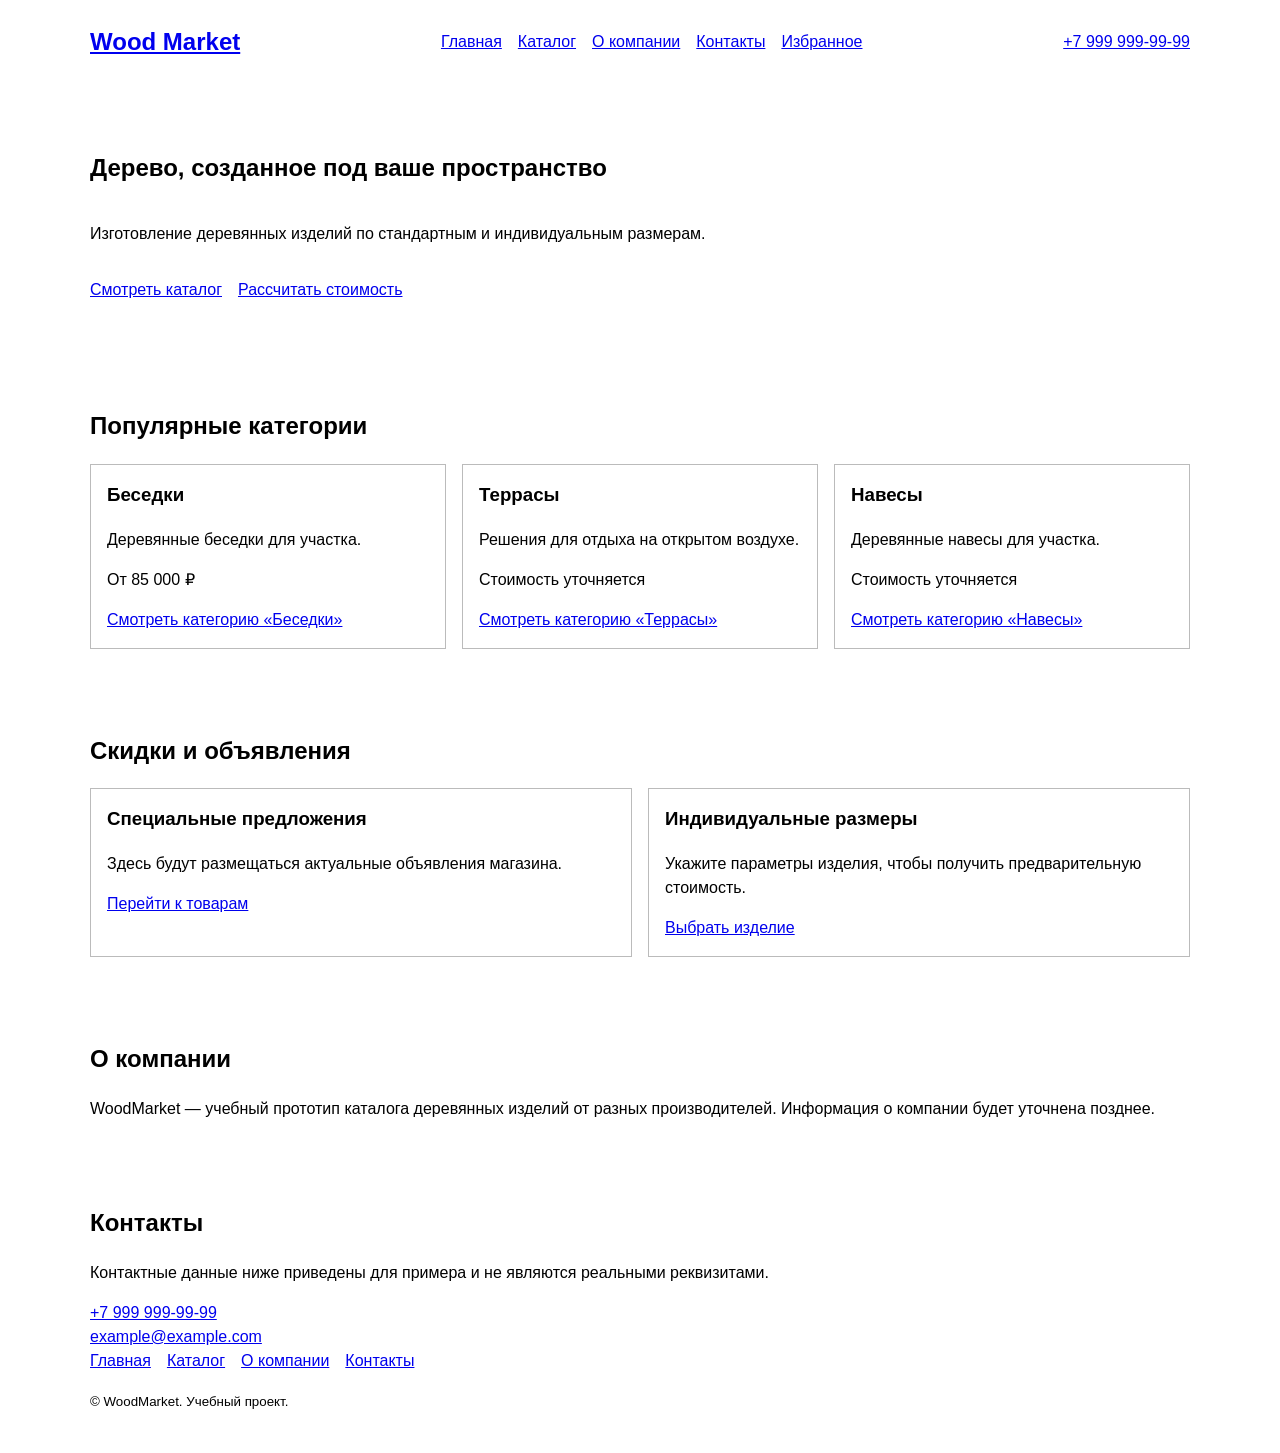
==== frontend/index.html @ e9b1bb48 "feat: create semantic home page structure" ====
<!doctype html>
<html lang="ru">
<head>
  <meta charset="UTF-8">
  <meta name="viewport" content="width=device-width, initial-scale=1.0">
  <meta name="description" content="WoodMarket — каталог деревянных изделий стандартных и индивидуальных размеров.">
  <title>WoodMarket — деревянные изделия на заказ</title>
  <link rel="stylesheet" href="css/style.css">
</head>
<body>
  <header class="site-header">
    <p class="brand"><a href="index.html" aria-label="WoodMarket — на главную">Wood Market</a></p>
    <nav aria-label="Основная навигация">
      <ul class="nav-list">
        <li><a href="index.html" aria-current="page">Главная</a></li>
        <li><a href="catalog.html">Каталог</a></li>
        <li><a href="#about">О компании</a></li>
        <li><a href="#contacts">Контакты</a></li>
        <li><a href="favorites.html">Избранное</a></li>
      </ul>
    </nav>
    <a href="tel:+79999999999">+7 999 999-99-99</a>
  </header>

  <main>
    <section class="hero" aria-labelledby="hero-title">
      <h1 id="hero-title">Дерево, созданное под ваше пространство</h1>
      <p>Изготовление деревянных изделий по стандартным и индивидуальным размерам.</p>
      <p class="actions">
        <a href="catalog.html">Смотреть каталог</a>
        <a href="catalog.html#calculator-info">Рассчитать стоимость</a>
      </p>
      <!-- В дальнейшем здесь появится фоновое изображение по макету. -->
    </section>

    <section aria-labelledby="categories-title">
      <h2 id="categories-title">Популярные категории</h2>
      <ul class="card-grid">
        <li><article class="card"><h3>Беседки</h3><p>Деревянные беседки для участка.</p><p>От 85 000 ₽</p><a href="catalog.html?category=gazebos">Смотреть категорию «Беседки»</a></article></li>
        <li><article class="card"><h3>Террасы</h3><p>Решения для отдыха на открытом воздухе.</p><p>Стоимость уточняется</p><a href="catalog.html?category=terraces">Смотреть категорию «Террасы»</a></article></li>
        <li><article class="card"><h3>Навесы</h3><p>Деревянные навесы для участка.</p><p>Стоимость уточняется</p><a href="catalog.html?category=canopies">Смотреть категорию «Навесы»</a></article></li>
      </ul>
      <!-- Категории и цены здесь демонстрационные; в следующих задачах будут загружаться из данных. -->
    </section>

    <section aria-labelledby="offers-title">
      <h2 id="offers-title">Скидки и объявления</h2>
      <ul class="card-grid">
        <li><article class="card"><h3>Специальные предложения</h3><p>Здесь будут размещаться актуальные объявления магазина.</p><a href="catalog.html">Перейти к товарам</a></article></li>
        <li><article class="card"><h3>Индивидуальные размеры</h3><p>Укажите параметры изделия, чтобы получить предварительную стоимость.</p><a href="catalog.html">Выбрать изделие</a></article></li>
      </ul>
    </section>

    <section id="about" aria-labelledby="about-title">
      <h2 id="about-title">О компании</h2>
      <p>WoodMarket — учебный прототип каталога деревянных изделий от разных производителей. Информация о компании будет уточнена позднее.</p>
    </section>
  </main>

  <footer class="site-footer" id="contacts">
    <section aria-labelledby="contacts-title">
      <h2 id="contacts-title">Контакты</h2>
      <p>Контактные данные ниже приведены для примера и не являются реальными реквизитами.</p>
      <address>
        <a href="tel:+79999999999">+7 999 999-99-99</a><br>
        <a href="mailto:example@example.com">example@example.com</a>
      </address>
    </section>
    <nav aria-label="Навигация в подвале">
      <ul class="nav-list">
        <li><a href="index.html">Главная</a></li>
        <li><a href="catalog.html">Каталог</a></li>
        <li><a href="#about">О компании</a></li>
        <li><a href="#contacts">Контакты</a></li>
      </ul>
    </nav>
    <p><small>© WoodMarket. Учебный проект.</small></p>
  </footer>
</body>
</html>
---- frontend/css/style.css ----
/* Задание 4: только структурные стили, без финального дизайна. */
* { box-sizing: border-box; }
body { margin: 0; font-family: Arial, sans-serif; line-height: 1.5; }
.site-header, .site-footer, main > section { padding: 1.5rem max(1rem, calc((100% - 1100px) / 2)); }
.site-header { display: flex; flex-wrap: wrap; align-items: center; justify-content: space-between; gap: 1rem; }
.brand { margin: 0; font-size: 1.5rem; font-weight: bold; }
.nav-list { display: flex; flex-wrap: wrap; gap: 1rem; list-style: none; margin: 0; padding: 0; }
.hero { min-height: 280px; display: flex; flex-direction: column; justify-content: center; }
.hero h1 { max-width: 700px; }
.actions { display: flex; flex-wrap: wrap; gap: 1rem; }
.card-grid { display: grid; grid-template-columns: repeat(auto-fit, minmax(min(100%, 220px), 1fr)); gap: 1rem; padding: 0; list-style: none; }
.card { border: 1px solid #bbb; padding: 1rem; height: 100%; }
.card h3 { margin-top: 0; }
address { font-style: normal; }
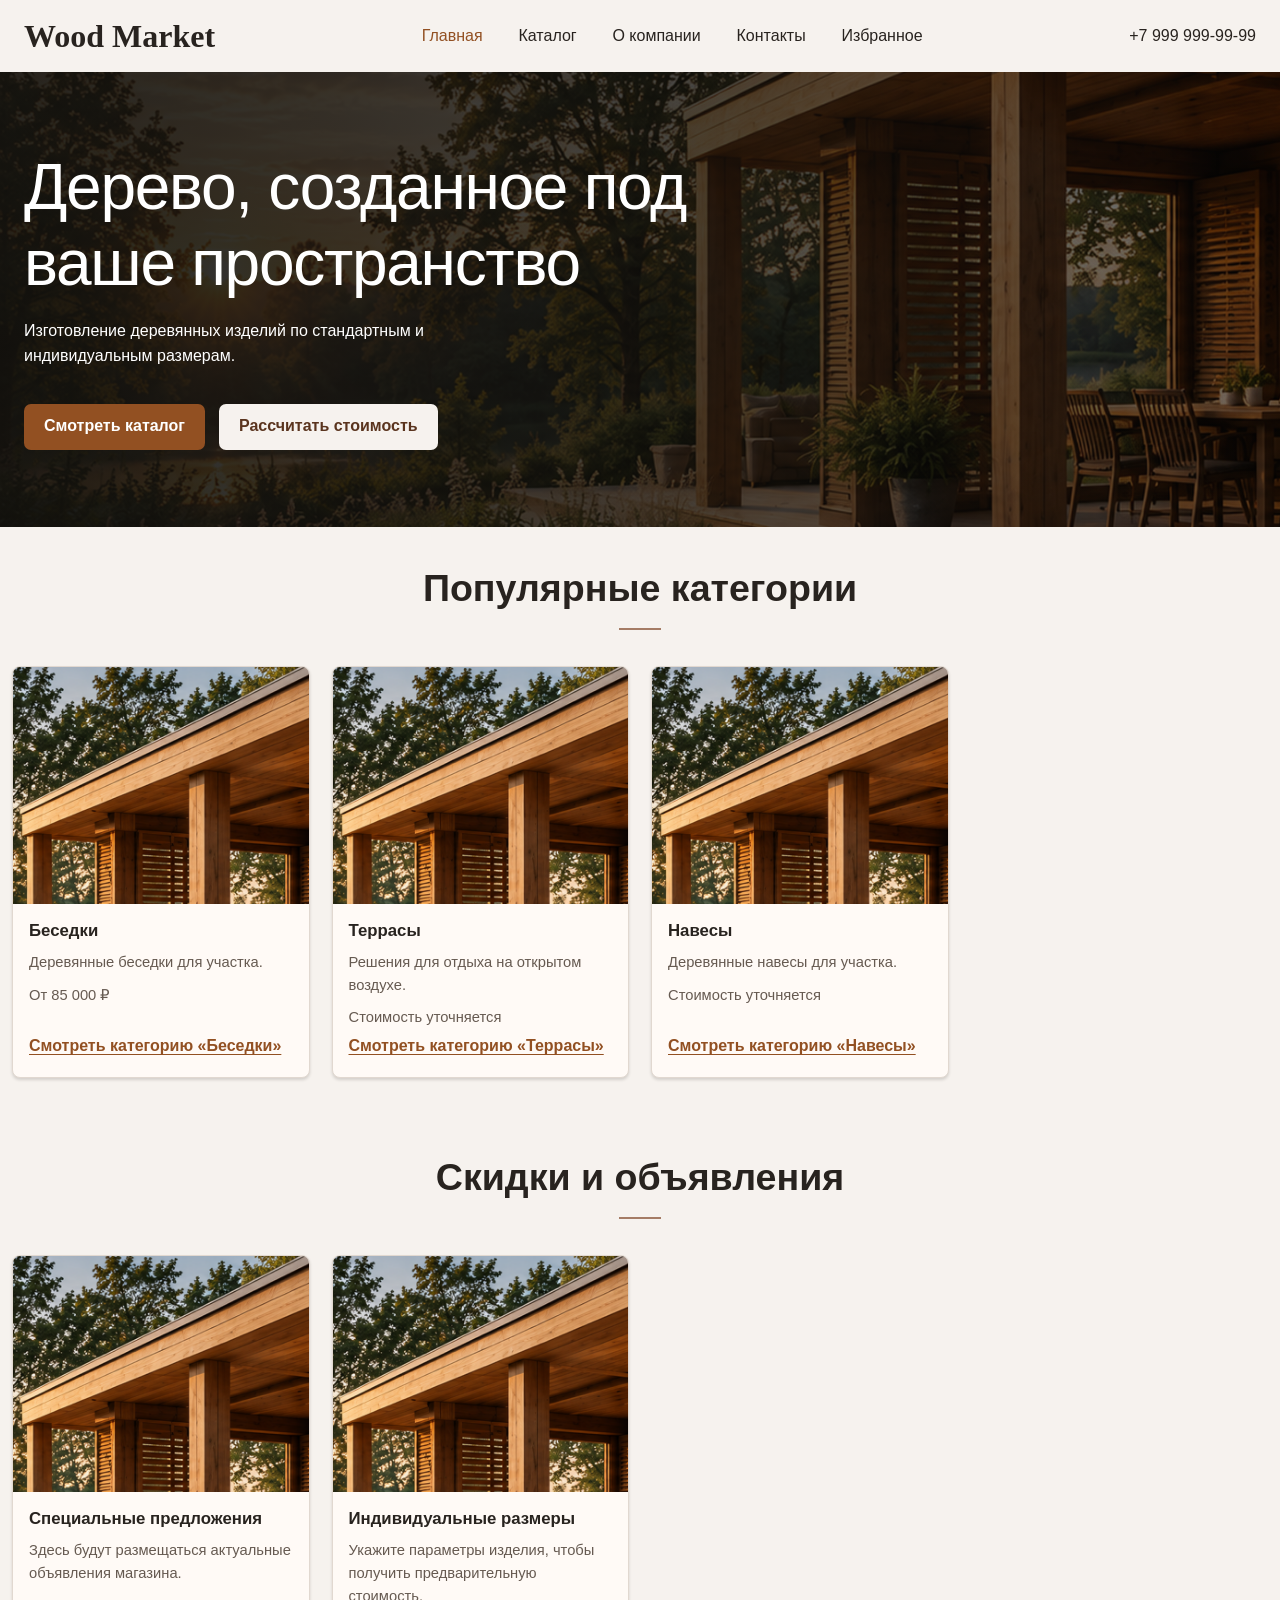
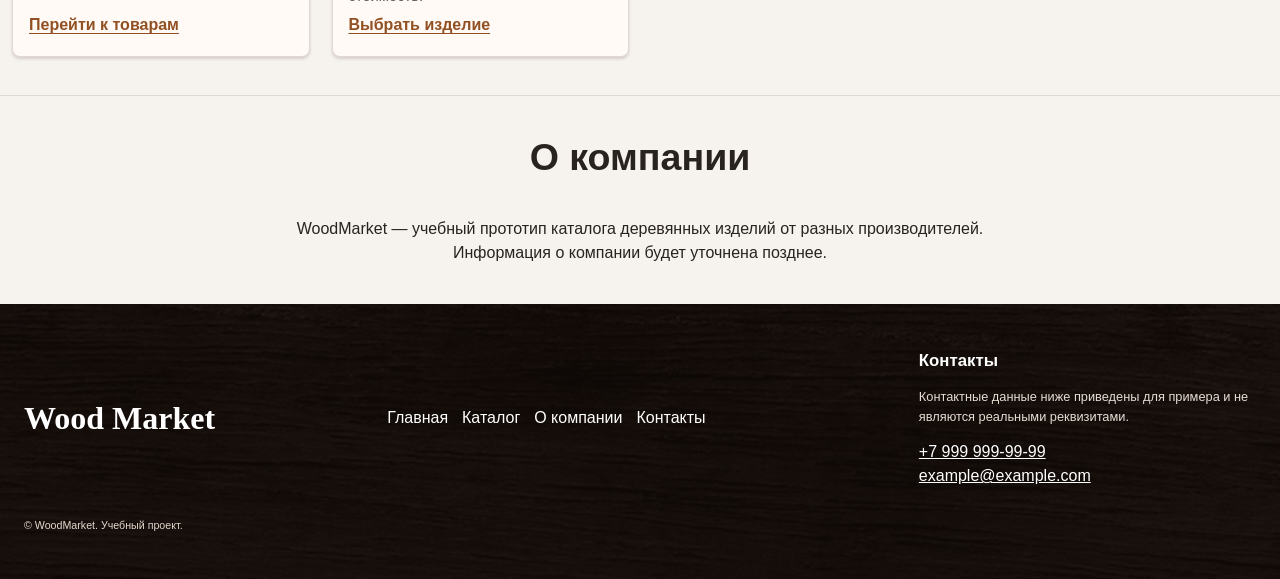
==== commit ade35282: "style(FE-007): add responsive page styles" ====
--- a/frontend/index.html
+++ b/frontend/index.html
@@ -10,7 +10,7 @@
 <body>
   <header class="site-header">
     <p class="brand"><a href="index.html" aria-label="WoodMarket — на главную">Wood Market</a></p>
-    <nav aria-label="Основная навигация">
+    <nav class="site-nav" aria-label="Основная навигация">
       <ul class="nav-list">
         <li><a href="index.html" aria-current="page">Главная</a></li>
         <li><a href="catalog.html">Каталог</a></li>
@@ -19,7 +19,7 @@
         <li><a href="favorites.html">Избранное</a></li>
       </ul>
     </nav>
-    <a href="tel:+79999999999">+7 999 999-99-99</a>
+    <a class="header-phone" href="tel:+79999999999">+7 999 999-99-99</a>
   </header>
 
   <main>
@@ -27,37 +27,37 @@
       <h1 id="hero-title">Дерево, созданное под ваше пространство</h1>
       <p>Изготовление деревянных изделий по стандартным и индивидуальным размерам.</p>
       <p class="actions">
-        <a href="catalog.html">Смотреть каталог</a>
-        <a href="catalog.html#calculator-info">Рассчитать стоимость</a>
+        <a class="button button-primary" href="catalog.html">Смотреть каталог</a>
+        <a class="button button-secondary" href="catalog.html#calculator-info">Рассчитать стоимость</a>
       </p>
-      <!-- В дальнейшем здесь появится фоновое изображение по макету. -->
     </section>
 
-    <section aria-labelledby="categories-title">
+    <section class="catalog-preview" aria-labelledby="categories-title">
       <h2 id="categories-title">Популярные категории</h2>
       <ul class="card-grid">
-        <li><article class="card"><h3>Беседки</h3><p>Деревянные беседки для участка.</p><p>От 85 000 ₽</p><a href="catalog.html?category=gazebos">Смотреть категорию «Беседки»</a></article></li>
-        <li><article class="card"><h3>Террасы</h3><p>Решения для отдыха на открытом воздухе.</p><p>Стоимость уточняется</p><a href="catalog.html?category=terraces">Смотреть категорию «Террасы»</a></article></li>
-        <li><article class="card"><h3>Навесы</h3><p>Деревянные навесы для участка.</p><p>Стоимость уточняется</p><a href="catalog.html?category=canopies">Смотреть категорию «Навесы»</a></article></li>
+        <li><article class="card"><img class="card-image" src="assets/images/category-reference.png" alt="Деревянная беседка на участке" loading="lazy"><h3>Беседки</h3><p>Деревянные беседки для участка.</p><p>От 85 000 ₽</p><a href="catalog.html?category=gazebos">Смотреть категорию «Беседки»</a></article></li>
+        <li><article class="card"><img class="card-image" src="assets/images/category-reference.png" alt="Деревянная беседка на участке" loading="lazy"><h3>Террасы</h3><p>Решения для отдыха на открытом воздухе.</p><p>Стоимость уточняется</p><a href="catalog.html?category=terraces">Смотреть категорию «Террасы»</a></article></li>
+        <li><article class="card"><img class="card-image" src="assets/images/category-reference.png" alt="Деревянная беседка на участке" loading="lazy"><h3>Навесы</h3><p>Деревянные навесы для участка.</p><p>Стоимость уточняется</p><a href="catalog.html?category=canopies">Смотреть категорию «Навесы»</a></article></li>
       </ul>
       <!-- Категории и цены здесь демонстрационные; в следующих задачах будут загружаться из данных. -->
     </section>
 
-    <section aria-labelledby="offers-title">
+    <section class="offers-preview" aria-labelledby="offers-title">
       <h2 id="offers-title">Скидки и объявления</h2>
       <ul class="card-grid">
-        <li><article class="card"><h3>Специальные предложения</h3><p>Здесь будут размещаться актуальные объявления магазина.</p><a href="catalog.html">Перейти к товарам</a></article></li>
-        <li><article class="card"><h3>Индивидуальные размеры</h3><p>Укажите параметры изделия, чтобы получить предварительную стоимость.</p><a href="catalog.html">Выбрать изделие</a></article></li>
+        <li><article class="card"><img class="card-image" src="assets/images/category-reference.png" alt="Деревянная беседка на участке" loading="lazy"><h3>Специальные предложения</h3><p>Здесь будут размещаться актуальные объявления магазина.</p><a href="catalog.html">Перейти к товарам</a></article></li>
+        <li><article class="card"><img class="card-image" src="assets/images/category-reference.png" alt="Деревянная беседка на участке" loading="lazy"><h3>Индивидуальные размеры</h3><p>Укажите параметры изделия, чтобы получить предварительную стоимость.</p><a href="catalog.html">Выбрать изделие</a></article></li>
       </ul>
     </section>
 
-    <section id="about" aria-labelledby="about-title">
+    <section class="about-section" id="about" aria-labelledby="about-title">
       <h2 id="about-title">О компании</h2>
       <p>WoodMarket — учебный прототип каталога деревянных изделий от разных производителей. Информация о компании будет уточнена позднее.</p>
     </section>
   </main>
 
   <footer class="site-footer" id="contacts">
+    <p class="footer-brand"><a href="index.html">Wood Market</a></p>
     <section aria-labelledby="contacts-title">
       <h2 id="contacts-title">Контакты</h2>
       <p>Контактные данные ниже приведены для примера и не являются реальными реквизитами.</p>
--- a/frontend/css/style.css
+++ b/frontend/css/style.css
@@ -1,14 +1,75 @@
-/* Задание 4: только структурные стили, без финального дизайна. */
-* { box-sizing: border-box; }
-body { margin: 0; font-family: Arial, sans-serif; line-height: 1.5; }
-.site-header, .site-footer, main > section { padding: 1.5rem max(1rem, calc((100% - 1100px) / 2)); }
-.site-header { display: flex; flex-wrap: wrap; align-items: center; justify-content: space-between; gap: 1rem; }
-.brand { margin: 0; font-size: 1.5rem; font-weight: bold; }
-.nav-list { display: flex; flex-wrap: wrap; gap: 1rem; list-style: none; margin: 0; padding: 0; }
-.hero { min-height: 280px; display: flex; flex-direction: column; justify-content: center; }
-.hero h1 { max-width: 700px; }
-.actions { display: flex; flex-wrap: wrap; gap: 1rem; }
-.card-grid { display: grid; grid-template-columns: repeat(auto-fit, minmax(min(100%, 220px), 1fr)); gap: 1rem; padding: 0; list-style: none; }
-.card { border: 1px solid #bbb; padding: 1rem; height: 100%; }
-.card h3 { margin-top: 0; }
-address { font-style: normal; }
+:root {
+  --paper: #f6f2ee;
+  --ink: #28231f;
+  --muted: #665a51;
+  --wood: #925022;
+  --wood-light: #c99b70;
+  --border: #e1d8d0;
+  --container: 1340px;
+}
+*, *::before, *::after { box-sizing: border-box; }
+html { scroll-behavior: smooth; }
+body { margin: 0; background: var(--paper); color: var(--ink); font: 16px/1.55 Arial, Helvetica, sans-serif; }
+a { color: inherit; }
+a:focus-visible { outline: 3px solid var(--wood-light); outline-offset: 4px; }
+img { display: block; max-width: 100%; }
+.site-header { max-width: var(--container); margin: auto; padding: 17px 24px; display: flex; align-items: center; justify-content: space-between; gap: 28px; }
+.brand, .footer-brand { margin: 0; white-space: nowrap; font: 700 clamp(1.55rem, 2.6vw, 2rem)/1.2 Georgia, serif; }
+.brand a, .footer-brand a { text-decoration: none; }
+.nav-list { display: flex; flex-wrap: wrap; gap: clamp(12px, 2.8vw, 38px); align-items: center; list-style: none; margin: 0; padding: 0; }
+.nav-list a { text-decoration: none; }
+.nav-list a:hover, .nav-list a[aria-current="page"] { color: var(--wood); }
+.header-phone { white-space: nowrap; text-decoration: none; }
+main > section:not(.hero) { max-width: var(--container); margin-inline: auto; padding: 38px 12px; }
+.hero { min-height: 455px; padding: 65px max(24px, calc((100vw - var(--container)) / 2 + 24px)); display: flex; flex-direction: column; justify-content: center; align-items: flex-start; color: #fff; background: linear-gradient(90deg, rgba(20,18,14,.84), rgba(20,18,14,.55) 55%, rgba(20,18,14,.15)), url('../assets/images/hero-reference.png') center 46% / cover no-repeat; }
+.hero h1 { font-size: clamp(2.1rem, 5.3vw, 4rem); line-height: 1.18; letter-spacing: -.02em; max-width: 760px; font-weight: 400; margin: 0 0 18px; }
+.hero > p:not(.actions) { max-width: 470px; margin: 0 0 35px; }
+.actions { display: flex; flex-wrap: wrap; gap: 14px; margin: 0; }
+.button { display: inline-flex; justify-content: center; align-items: center; min-height: 46px; padding: 10px 20px; border-radius: 7px; font-weight: 700; text-decoration: none; }
+.button-primary { background: var(--wood); color: white; }
+.button-secondary { background: var(--paper); color: #5a341e; }
+.button:hover { filter: brightness(.92); }
+main h2 { font-size: clamp(1.7rem, 3vw, 2.35rem); line-height: 1.25; text-align: center; margin: 0 0 36px; }
+.catalog-preview h2::after, .offers-preview h2::after { content: ''; display: block; width: 42px; height: 2px; background: #a57c65; margin: 16px auto 0; }
+.card-grid { display: grid; grid-template-columns: repeat(4, minmax(0, 1fr)); gap: 22px; list-style: none; padding: 0; margin: 0; }
+.card { background: #fffaf6; border: 1px solid var(--border); border-radius: 8px; overflow: hidden; box-shadow: 0 2px 3px rgba(39,29,22,.16); display: flex; flex-direction: column; justify-content: flex-start; height: 100%; padding-bottom: 18px; }
+.card-image { width: 100%; aspect-ratio: 1.25; object-fit: cover; }
+.card h3 { margin: 14px 16px 2px; font-size: 1.05rem; }
+.card p { margin: 5px 16px; color: var(--muted); font-size: .92rem; }
+.card a { display: inline-block; margin: auto 16px 0; color: var(--wood); font-weight: 700; text-underline-offset: 3px; }
+.about-section { border-top: 1px solid var(--border); }
+.about-section p { max-width: 750px; margin: auto; text-align: center; }
+.site-footer { background: linear-gradient(rgba(17,11,8,.72), rgba(17,11,8,.8)), url('../assets/images/wood-texture.png') center / cover; color: #fff; padding: 44px max(24px, calc((100vw - var(--container)) / 2 + 24px)); display: grid; grid-template-columns: 1fr 1.5fr 1fr; gap: 26px; align-items: center; }
+.site-footer section { grid-column: 3; grid-row: 1; }
+.site-footer h2 { font-size: 1.05rem; margin: 0 0 8px; }
+.site-footer section p { font-size: .8rem; color: #e6dcd4; }
+.site-footer address { font-style: normal; }
+.site-footer address a { color: #fff; }
+.site-footer nav { grid-column: 2; grid-row: 1; }
+.site-footer .nav-list { gap: 14px; }
+.site-footer .nav-list a:hover { color: #e9c5a6; }
+.site-footer > p:last-child { grid-column: 1 / -1; margin: 0; font-size: .8rem; color: #e4d7cc; }
+@media (max-width: 900px) {
+  .site-header { flex-wrap: wrap; justify-content: center; gap: 14px 24px; }
+  .site-nav { order: 3; width: 100%; }
+  .site-nav .nav-list { justify-content: center; }
+  .card-grid { grid-template-columns: repeat(2, minmax(0, 1fr)); }
+  .site-footer { grid-template-columns: 1fr 1fr; }
+  .site-footer section { grid-column: 2; }
+  .site-footer nav { grid-column: 1 / -1; grid-row: 2; }
+}
+@media (max-width: 560px) {
+  .site-header { padding: 16px; }
+  .header-phone { font-size: .9rem; }
+  .nav-list { justify-content: center; gap: 10px 18px; font-size: .92rem; }
+  .hero { min-height: 420px; padding: 52px 20px; }
+  .hero h1 { font-size: clamp(2rem, 8vw, 2.75rem); }
+  .actions { width: 100%; }
+  .button { width: 100%; }
+  main > section:not(.hero) { padding: 32px 16px; }
+  .card-grid { grid-template-columns: 1fr; gap: 18px; }
+  .card-image { aspect-ratio: 1.65; }
+  .site-footer { padding: 34px 20px; display: flex; flex-direction: column; align-items: flex-start; }
+  .site-footer .nav-list { justify-content: flex-start; }
+}
+@media (prefers-reduced-motion: reduce) { html { scroll-behavior: auto; } }
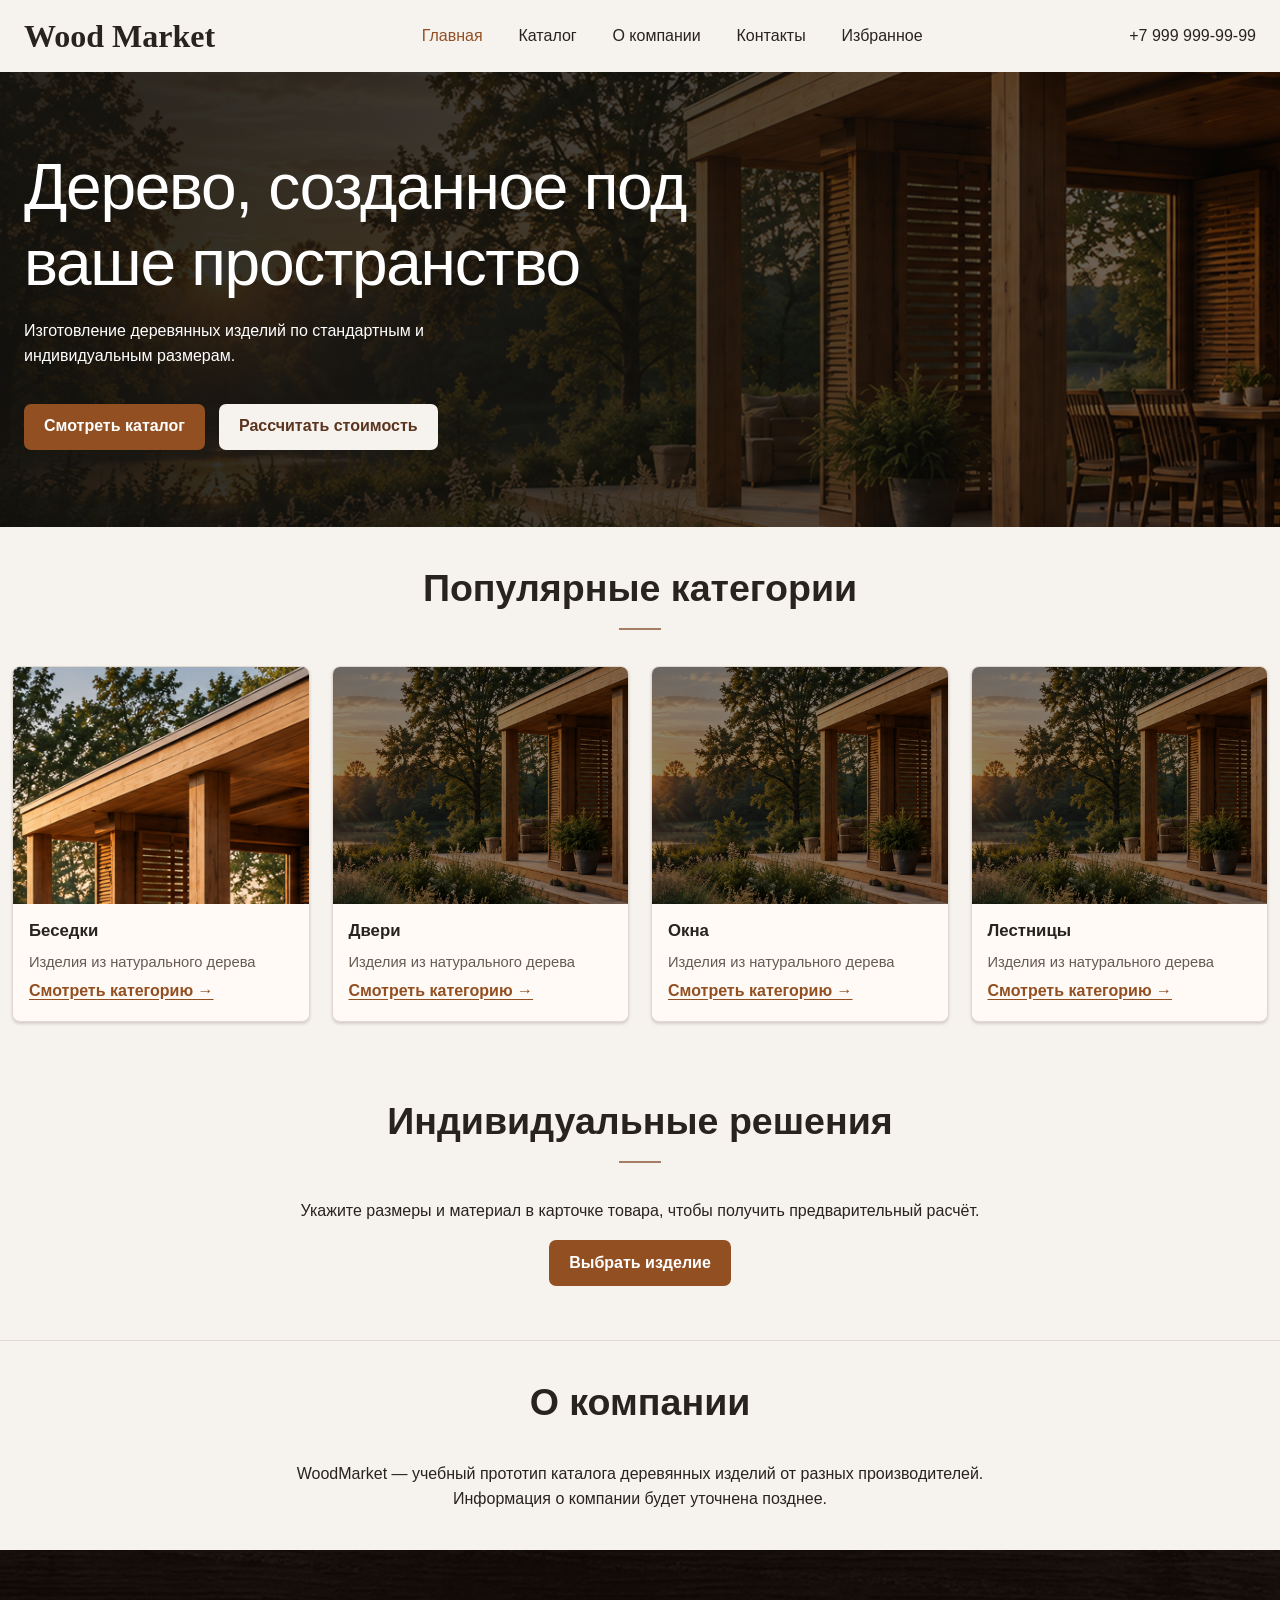
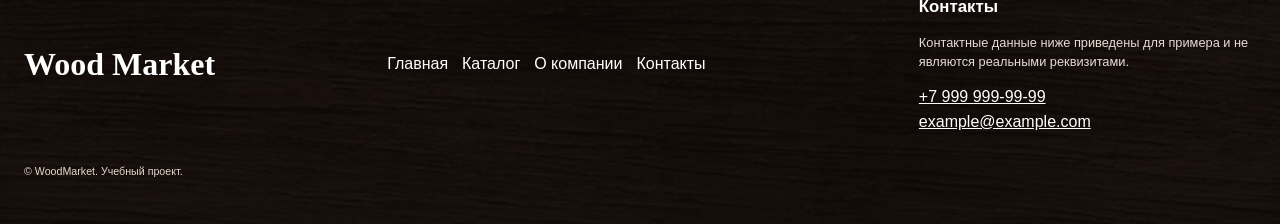
==== commit b57223a5: "feat (FE-all): add MVP frontend and backend" ====
--- a/frontend/index.html
+++ b/frontend/index.html
@@ -28,29 +28,11 @@
       <p>Изготовление деревянных изделий по стандартным и индивидуальным размерам.</p>
       <p class="actions">
         <a class="button button-primary" href="catalog.html">Смотреть каталог</a>
-        <a class="button button-secondary" href="catalog.html#calculator-info">Рассчитать стоимость</a>
+        <a class="button button-secondary" href="catalog.html">Рассчитать стоимость</a>
       </p>
     </section>
 
-    <section class="catalog-preview" aria-labelledby="categories-title">
-      <h2 id="categories-title">Популярные категории</h2>
-      <ul class="card-grid">
-        <li><article class="card"><img class="card-image" src="assets/images/category-reference.png" alt="Деревянная беседка на участке" loading="lazy"><h3>Беседки</h3><p>Деревянные беседки для участка.</p><p>От 85 000 ₽</p><a href="catalog.html?category=gazebos">Смотреть категорию «Беседки»</a></article></li>
-        <li><article class="card"><img class="card-image" src="assets/images/category-reference.png" alt="Деревянная беседка на участке" loading="lazy"><h3>Террасы</h3><p>Решения для отдыха на открытом воздухе.</p><p>Стоимость уточняется</p><a href="catalog.html?category=terraces">Смотреть категорию «Террасы»</a></article></li>
-        <li><article class="card"><img class="card-image" src="assets/images/category-reference.png" alt="Деревянная беседка на участке" loading="lazy"><h3>Навесы</h3><p>Деревянные навесы для участка.</p><p>Стоимость уточняется</p><a href="catalog.html?category=canopies">Смотреть категорию «Навесы»</a></article></li>
-      </ul>
-      <!-- Категории и цены здесь демонстрационные; в следующих задачах будут загружаться из данных. -->
-    </section>
-
-    <section class="offers-preview" aria-labelledby="offers-title">
-      <h2 id="offers-title">Скидки и объявления</h2>
-      <ul class="card-grid">
-        <li><article class="card"><img class="card-image" src="assets/images/category-reference.png" alt="Деревянная беседка на участке" loading="lazy"><h3>Специальные предложения</h3><p>Здесь будут размещаться актуальные объявления магазина.</p><a href="catalog.html">Перейти к товарам</a></article></li>
-        <li><article class="card"><img class="card-image" src="assets/images/category-reference.png" alt="Деревянная беседка на участке" loading="lazy"><h3>Индивидуальные размеры</h3><p>Укажите параметры изделия, чтобы получить предварительную стоимость.</p><a href="catalog.html">Выбрать изделие</a></article></li>
-      </ul>
-    </section>
-
-    <section class="about-section" id="about" aria-labelledby="about-title">
+    <section class="catalog-preview" aria-labelledby="categories-title"><h2 id="categories-title">Популярные категории</h2><ul class="card-grid"><li><article class="card"><img class="card-image" src="assets/images/category-reference.png" alt="Беседки"><h3>Беседки</h3><p>Изделия из натурального дерева</p><a href="catalog.html?category=Беседки">Смотреть категорию →</a></article></li><li><article class="card"><img class="card-image" src="assets/images/hero-reference.png" alt="Двери"><h3>Двери</h3><p>Изделия из натурального дерева</p><a href="catalog.html?category=Двери">Смотреть категорию →</a></article></li><li><article class="card"><img class="card-image" src="assets/images/hero-reference.png" alt="Окна"><h3>Окна</h3><p>Изделия из натурального дерева</p><a href="catalog.html?category=Окна">Смотреть категорию →</a></article></li><li><article class="card"><img class="card-image" src="assets/images/hero-reference.png" alt="Лестницы"><h3>Лестницы</h3><p>Изделия из натурального дерева</p><a href="catalog.html?category=Лестницы">Смотреть категорию →</a></article></li></ul></section><section class="offers-preview"><h2>Индивидуальные решения</h2><p style="text-align:center">Укажите размеры и материал в карточке товара, чтобы получить предварительный расчёт.</p><p style="text-align:center"><a class="button button-primary" href="catalog.html">Выбрать изделие</a></p></section>    <section class="about-section" id="about" aria-labelledby="about-title">
       <h2 id="about-title">О компании</h2>
       <p>WoodMarket — учебный прототип каталога деревянных изделий от разных производителей. Информация о компании будет уточнена позднее.</p>
     </section>
@@ -76,5 +58,6 @@
     </nav>
     <p><small>© WoodMarket. Учебный проект.</small></p>
   </footer>
+<link rel="stylesheet" href="css/shop.css">
 </body>
 </html>
--- a/frontend/css/shop.css
+++ b/frontend/css/shop.css
@@ -0,0 +1 @@
+button,input,select,textarea{font:inherit}button{cursor:pointer}button:disabled{opacity:.55;cursor:not-allowed}.catalog-banner{padding:48px 20px!important;max-width:none!important;text-align:center;color:white;background:linear-gradient(#1c0e0799,#1c0e0799),url('../assets/images/wood-texture.png') center/cover}.catalog-banner h1{font-size:clamp(1.8rem,3.5vw,2.8rem);margin:0 0 12px}.catalog-banner p{margin:0 0 24px}.catalog-banner form{display:flex;max-width:570px;margin:auto;background:white;padding:5px;border-radius:8px}.catalog-banner input{min-width:0;flex:1;border:0;padding:10px 14px;outline-offset:-2px}.catalog-layout{max-width:1340px;margin:42px auto 70px;padding:0 24px;display:grid;grid-template-columns:235px minmax(0,1fr);gap:38px}.filters{background:#fffdfa;padding:22px;border-radius:8px;align-self:start;border:1px solid var(--border)}.filters h2{font-size:1.15rem;margin:16px 0 12px}.filters h2:first-child{margin-top:0}.filters label{display:block;margin:9px 0}.filters input[type=radio]{accent-color:var(--wood)}.price-fields{display:flex;gap:8px}.price-fields input{min-width:0;width:50%;padding:8px;border:1px solid var(--border);border-radius:5px}.filters .button{width:100%;margin-top:18px}.text-button{display:block;margin:12px auto 0;background:none;border:0;color:var(--wood)}.results-head{display:flex;justify-content:space-between;align-items:center;gap:12px;margin-bottom:22px;color:var(--muted)}.results-head select{padding:8px;border:1px solid var(--border);background:#fff;border-radius:5px}.products-grid{display:grid;grid-template-columns:repeat(3,minmax(0,1fr));gap:22px}.product-card{background:#fffdfa;border:1px solid var(--border);border-radius:9px;overflow:hidden;box-shadow:0 2px 5px #25160b18}.product-image{position:relative}.product-image img{width:100%;height:185px;object-fit:cover}.favorite-btn{position:absolute;right:9px;top:8px;background:#fffef2e8;border:0;border-radius:50%;width:35px;height:35px;font-size:24px;color:var(--wood)}.product-card-body{padding:15px}.product-card h3{margin:0 0 5px;font-size:1.05rem}.product-card p{margin:5px 0;color:var(--muted);font-size:.91rem}.product-card .price{font-weight:700;color:var(--ink);font-size:1.1rem}.product-card .button{min-height:36px;padding:7px 14px;margin-top:9px;font-size:.9rem}.catalog-state{text-align:center;padding:80px 10px}.catalog-state h2{font-size:2rem;margin:0 0 12px}.catalog-state .button{margin-top:15px}.product-wrap,.favorites-page{max-width:1340px;margin:auto;padding:24px 26px 65px}.breadcrumbs{margin:0 0 24px;color:var(--muted);font-size:.9rem}.product-layout{display:grid;grid-template-columns:1fr 1fr;gap:38px}.product-gallery>img{width:100%;height:520px;object-fit:cover;border-radius:8px}.product-gallery h2{margin-top:24px}.product-info h1{font-size:clamp(2rem,3vw,2.8rem);margin:0 0 15px}.product-info>p{color:var(--muted)}.product-info dl{display:grid;grid-template-columns:1fr 1fr;gap:12px;margin:28px 0}.product-info dt{color:var(--muted)}.product-info dd{margin:0;font-weight:600}.calculator{background:#fffdfa;border:1px solid var(--border);border-radius:10px;padding:24px;box-shadow:0 2px 10px #27190d0b}.calculator h2{margin:0 0 5px}.calculator>p{color:var(--muted)}.calculator label,.request-dialog label{display:block;font-weight:600;margin:13px 0}.calculator input,.calculator select,.request-dialog input,.request-dialog textarea{width:100%;display:block;margin-top:6px;padding:11px;border:1px solid #d9d1ca;border-radius:6px;background:white}.dimension-grid{display:grid;grid-template-columns:repeat(3,minmax(0,1fr));gap:12px}.estimate{display:flex;flex-direction:column;gap:5px;background:#f9eee3;padding:16px;border-radius:7px;margin:20px 0}.estimate strong{font-size:1.8rem;color:var(--wood)}.estimate small{color:var(--muted)}#calc-error,#request-message{color:#a33321}.calculator .button{width:100%}.product-wrap>h2{margin:52px 0 22px}.product-wrap>#related{grid-template-columns:repeat(4,minmax(0,1fr))}.request-dialog{width:min(520px,calc(100vw - 32px));max-height:90vh;border:0;border-radius:12px;padding:30px;box-shadow:0 18px 80px #0006;background:#fffdfa}.request-dialog::backdrop{background:#1a0e08a8;backdrop-filter:blur(4px)}.request-dialog h2{font:normal 2rem Georgia,serif;margin:0 30px 12px 0}.request-dialog .button{width:100%}.close-dialog{position:absolute;right:18px;top:14px;border:0;background:none;font-size:28px}.success{text-align:center;padding:25px 0}.favorites-page{min-height:60vh}.favorites-page h1{font-size:2.3rem}@media(max-width:900px){.catalog-layout{grid-template-columns:190px 1fr;gap:20px}.products-grid{grid-template-columns:repeat(2,minmax(0,1fr))}.product-layout{gap:20px}.product-gallery>img{height:360px}}@media(max-width:650px){.catalog-layout{display:block;padding:0 16px}.filters{margin-bottom:24px}.products-grid,.product-wrap>#related{grid-template-columns:repeat(2,minmax(0,1fr));gap:12px}.product-image img{height:135px}.product-card-body{padding:10px}.product-card .button{font-size:.8rem}.results-head{flex-wrap:wrap}.product-layout{grid-template-columns:1fr}.product-gallery>img{height:300px}.product-wrap{padding:20px 16px}.dimension-grid{gap:7px}.calculator{padding:15px}.request-dialog{padding:22px}.catalog-banner form{max-width:100%}}
